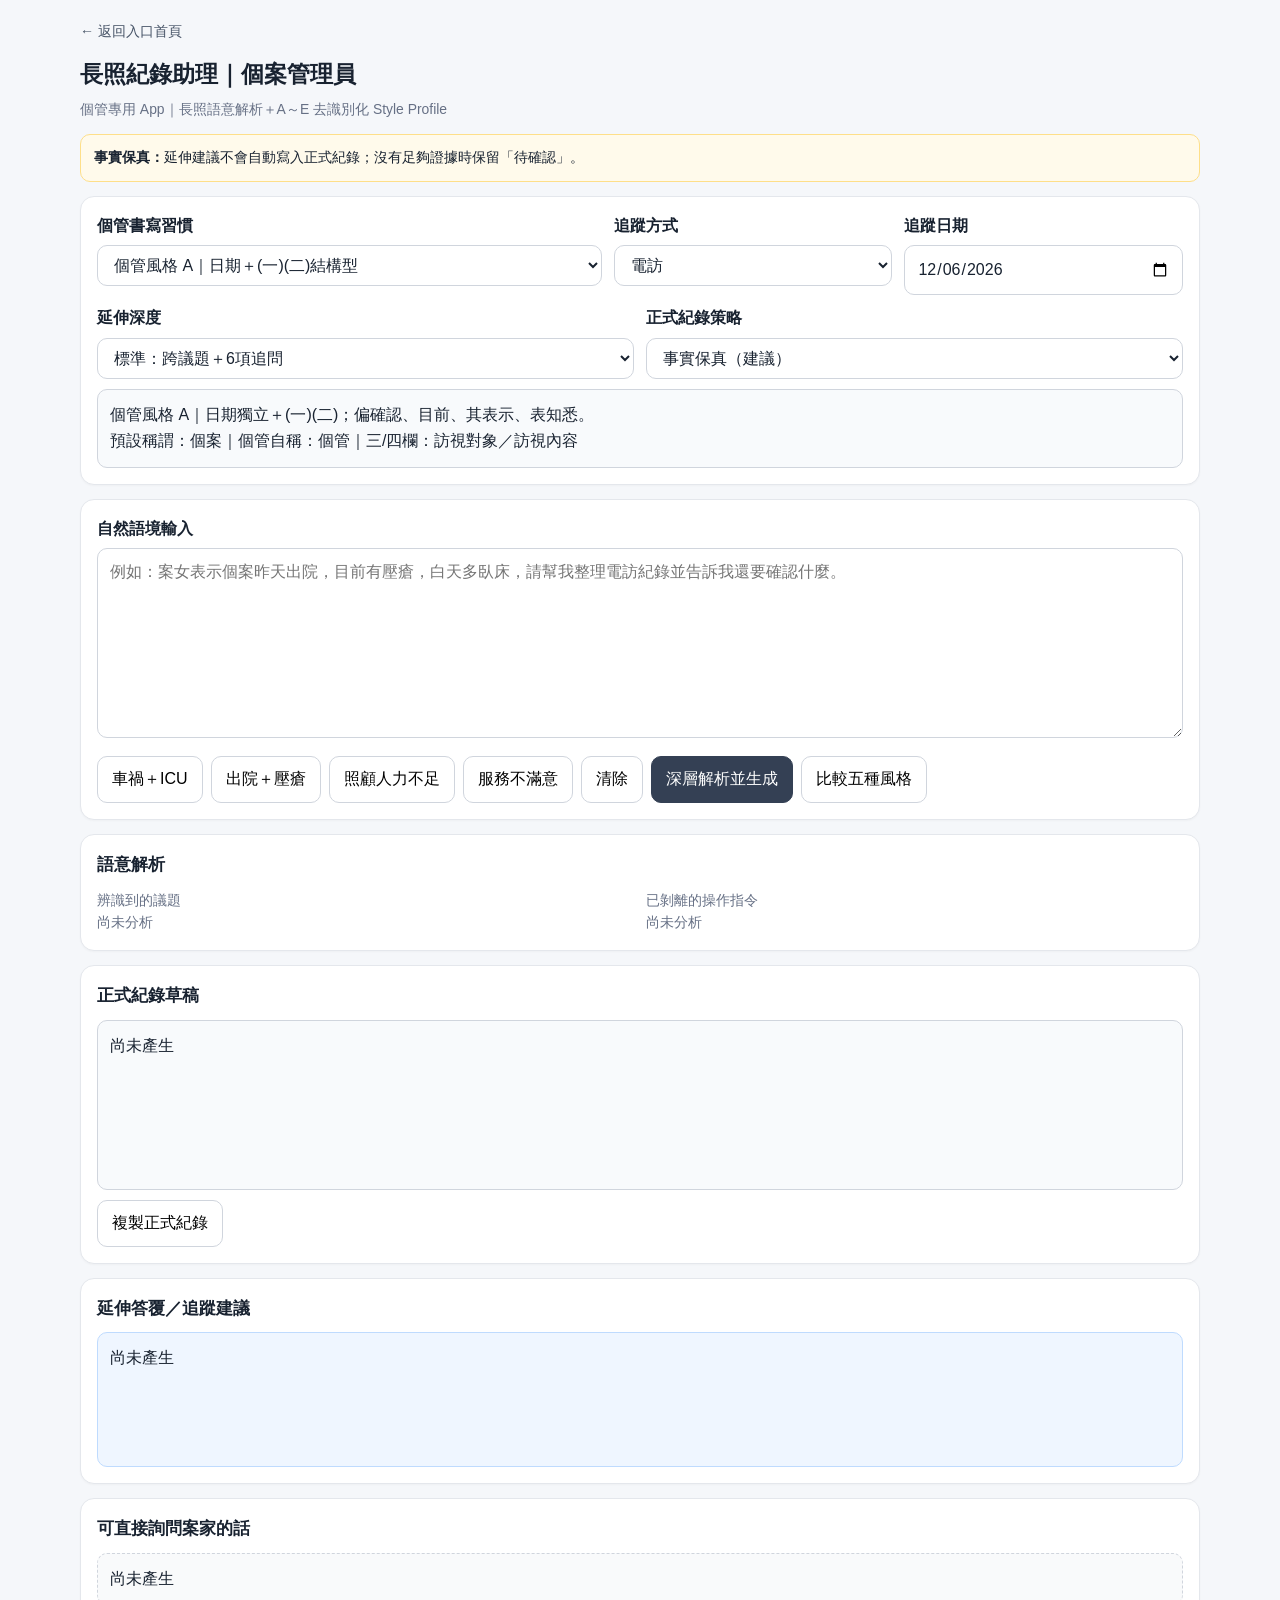
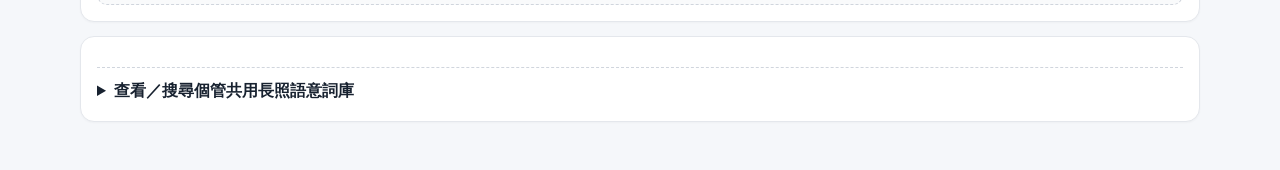
==== case-manager/index.html @ 4cb54b74 "feat: split case-manager and supervisor into independent apps" ====
<!DOCTYPE html>
<html lang="zh-Hant"><head><meta charset="utf-8"><meta name="viewport" content="width=device-width,initial-scale=1">
<title>長照紀錄助理｜個案管理員</title><link rel="stylesheet" href="../shared/styles.css"></head>
<body><div class="wrap"><a class="home-link" href="../">← 返回入口首頁</a>
<h1>長照紀錄助理｜個案管理員</h1><div class="sub">個管專用 App｜長照語意解析＋A～E 去識別化 Style Profile</div>
<div class="notice"><strong>事實保真：</strong>延伸建議不會自動寫入正式紀錄；沒有足夠證據時保留「待確認」。</div>
<div class="card"><div class="row three">
<div><label>個管書寫習慣</label><select id="style"><option value="styleA">個管風格 A｜日期＋(一)(二)結構型</option><option value="styleB">個管風格 B｜近期＋精簡條列型</option><option value="styleC">個管風格 C｜案主＋互動鏈型</option><option value="styleD">個管風格 D｜直接來源＋細項型</option><option value="styleE">個管風格 E｜自然段落＋因果型</option></select></div>
<div><label>追蹤方式</label><select id="method"><option>電訪</option><option>電聯</option><option>家訪</option><option>家訪+電訪</option></select></div>
<div><label>追蹤日期</label><input id="date" type="date"></div></div>
<div class="row two" style="margin-top:10px"><div><label>延伸深度</label><select id="depth"><option value="standard">標準：跨議題＋6項追問</option><option value="broad">廣泛：跨議題＋10項追問＋可能資源方向</option><option value="conservative">保守：只列3項最直接追問</option></select></div>
<div><label>正式紀錄策略</label><select id="recordMode"><option value="faithful">事實保真（建議）</option><option value="compact">事實保真＋簡化贅詞</option></select></div></div>
<div id="profile" class="profile" style="margin-top:10px"></div></div>
<div class="card"><label>自然語境輸入</label><textarea id="input" placeholder="例如：案女表示個案昨天出院，目前有壓瘡，白天多臥床，請幫我整理電訪紀錄並告訴我還要確認什麼。"></textarea>
<div class="btns"><button id="sampleAccident">車禍＋ICU</button><button id="sampleWound">出院＋壓瘡</button><button id="sampleCare">照顧人力不足</button><button id="sampleService">服務不滿意</button><button id="clear">清除</button><button id="gen" class="primary">深層解析並生成</button><button id="compare">比較五種風格</button></div></div>
<div class="card"><h2>語意解析</h2><div class="row two"><div><div class="meta">辨識到的議題</div><div id="hits" class="chips"><span class="meta">尚未分析</span></div></div><div><div class="meta">已剝離的操作指令</div><div id="instructions" class="chips"><span class="meta">尚未分析</span></div></div></div><div id="crossBox"></div><div id="riskBox" class="riskbox hidden"></div><div id="qa" class="qa hidden"></div></div>
<div class="card"><h2>正式紀錄草稿</h2><div id="output" class="output">尚未產生</div><div class="btns"><button id="copy">複製正式紀錄</button></div></div>
<div class="card"><h2>延伸答覆／追蹤建議</h2><div id="advice" class="advice">尚未產生</div></div>
<div class="card"><h2>可直接詢問案家的話</h2><div id="questionScript" class="scriptbox">尚未產生</div></div>
<div id="compareCard" class="card hidden"><h2>五種個管風格比較</h2><div id="grid" class="compare"></div></div>
<div class="card"><details><summary>查看／搜尋個管共用長照語意詞庫</summary><div class="lexbar"><input id="lexSearch" placeholder="搜尋：壓瘡、外看、沒錢、跌倒、喘息…"><select id="lexGroup"></select></div><div id="lexCount" class="meta"></div><div id="lexGrid" class="lexgrid"></div></details></div>
<div id="status" class="status"></div></div>
<script src="../shared/core.js"></script><script src="app.js"></script></body></html>
---- shared/styles.css ----
:root{--bg:#f5f7fa;--card:#fff;--text:#182230;--muted:#667085;--line:#d0d5dd;--accent:#344054;--soft:#f2f4f7;--blue:#eff6ff;--blueb:#bfdbfe;--warn:#fff7ed;--warnb:#fb923c;--red:#b42318;--green:#067647}
*{box-sizing:border-box} body{margin:0;background:var(--bg);color:var(--text);font-family:-apple-system,BlinkMacSystemFont,"Segoe UI","Noto Sans TC","Microsoft JhengHei",sans-serif;line-height:1.65}
.wrap{width:min(1120px,calc(100% - 24px));margin:18px auto 48px} h1{font-size:1.45rem;margin:0 0 4px} h2{font-size:1.05rem;margin:0 0 10px}
.sub,.meta{color:var(--muted);font-size:.87rem} .sub{margin-bottom:14px}
.card{background:#fff;border:1px solid #e4e7ec;border-radius:14px;padding:16px;margin-bottom:14px;box-shadow:0 1px 2px rgba(0,0,0,.03)}
.notice{padding:11px 13px;background:#fffaeb;border:1px solid #fedf89;border-radius:10px;font-size:.88rem;margin-bottom:14px}
.row{display:grid;grid-template-columns:1fr;gap:12px} @media(min-width:800px){.row.three{grid-template-columns:1.45fr .8fr .8fr} .row.two{grid-template-columns:1fr 1fr}}
label{display:block;font-weight:700;margin-bottom:6px} select,input,textarea,button{font:inherit} select,input,textarea{width:100%;padding:10px 12px;border:1px solid var(--line);border-radius:10px;background:#fff;color:var(--text)} textarea{min-height:190px;resize:vertical}
.btns{display:flex;flex-wrap:wrap;gap:8px;margin-top:10px} button{padding:9px 14px;border:1px solid var(--line);border-radius:10px;background:#fff;cursor:pointer} button.primary{background:var(--accent);color:#fff;border-color:var(--accent)}
.profile,.output,.advice,.scriptbox{white-space:pre-wrap;border-radius:10px;padding:12px} .profile,.output{background:#f8fafc;border:1px solid var(--line)} .output{min-height:170px} .advice{min-height:135px;background:var(--blue);border:1px solid var(--blueb)} .scriptbox{background:#f9fafb;border:1px dashed var(--line)}
.chips{display:flex;gap:6px;flex-wrap:wrap} .chip{font-size:.8rem;background:var(--soft);border-radius:999px;padding:4px 9px} .chip.neg{text-decoration:line-through;color:#667085} .chip.uncertain{background:#fff7ed} .chip.risk{background:#fee4e2;color:#b42318}
.qa{margin-top:10px;background:var(--warn);border-left:3px solid var(--warnb);padding:8px 10px;font-size:.86rem} .riskbox{margin-top:10px;background:#fef3f2;border-left:3px solid #d92d20;padding:8px 10px;font-size:.86rem;color:#912018}
.hidden{display:none} .ok{color:var(--green)} .warn{color:#9a3412} .status{font-size:.85rem;margin-top:8px}
.stats{display:grid;grid-template-columns:repeat(2,1fr);gap:8px;margin:10px 0} @media(min-width:800px){.stats{grid-template-columns:repeat(4,1fr)}} .stat{background:#f8fafc;border:1px solid #e4e7ec;border-radius:10px;padding:10px} .stat strong{display:block;font-size:1.2rem}
.compare{display:grid;grid-template-columns:1fr;gap:10px} @media(min-width:900px){.compare{grid-template-columns:1fr 1fr}} .cmp{border:1px solid #e4e7ec;border-radius:12px;padding:12px} .cmp h3{font-size:.95rem;margin:0 0 4px} .cmp .txt{white-space:pre-wrap;background:#f8fafc;border-radius:8px;padding:10px;font-size:.88rem;margin-top:8px}
details{border-top:1px dashed #d0d5dd;margin-top:14px;padding-top:10px} summary{cursor:pointer;font-weight:700}
.lexbar{display:grid;grid-template-columns:1fr;gap:8px;margin:10px 0} @media(min-width:760px){.lexbar{grid-template-columns:1.4fr .8fr}}
.lexgrid{display:grid;grid-template-columns:1fr;gap:8px;max-height:520px;overflow:auto} .lexitem{border:1px solid #e4e7ec;border-radius:10px;padding:10px} .lexitem .head{display:flex;gap:8px;align-items:center;flex-wrap:wrap} .tag{font-size:.75rem;background:#eef2f6;border-radius:999px;padding:2px 7px} .aliases{font-size:.84rem;color:#475467;margin-top:5px} .follow{font-size:.82rem;margin-top:6px}
.cross{margin-top:8px;padding:10px;background:#f0fdf4;border:1px solid #bbf7d0;border-radius:10px}
.toggle{display:flex;gap:8px;align-items:center;font-size:.9rem;margin-top:10px} .toggle input{width:auto}

.role-home{display:grid;grid-template-columns:1fr;gap:16px;margin-top:18px}
@media(min-width:820px){.role-home{grid-template-columns:1fr 1fr}}
.role-card{display:block;text-decoration:none;color:inherit;background:#fff;border:1px solid #d0d5dd;border-radius:16px;padding:22px;box-shadow:0 1px 3px rgba(0,0,0,.05)}
.role-card:hover{border-color:#98a2b3;transform:translateY(-1px)}
.role-card h2{font-size:1.2rem;margin:0 0 8px}
.role-card p{margin:0;color:#667085}
.home-link{display:inline-block;margin-bottom:12px;color:#475467;text-decoration:none;font-size:.88rem}
.home-link:hover{text-decoration:underline}
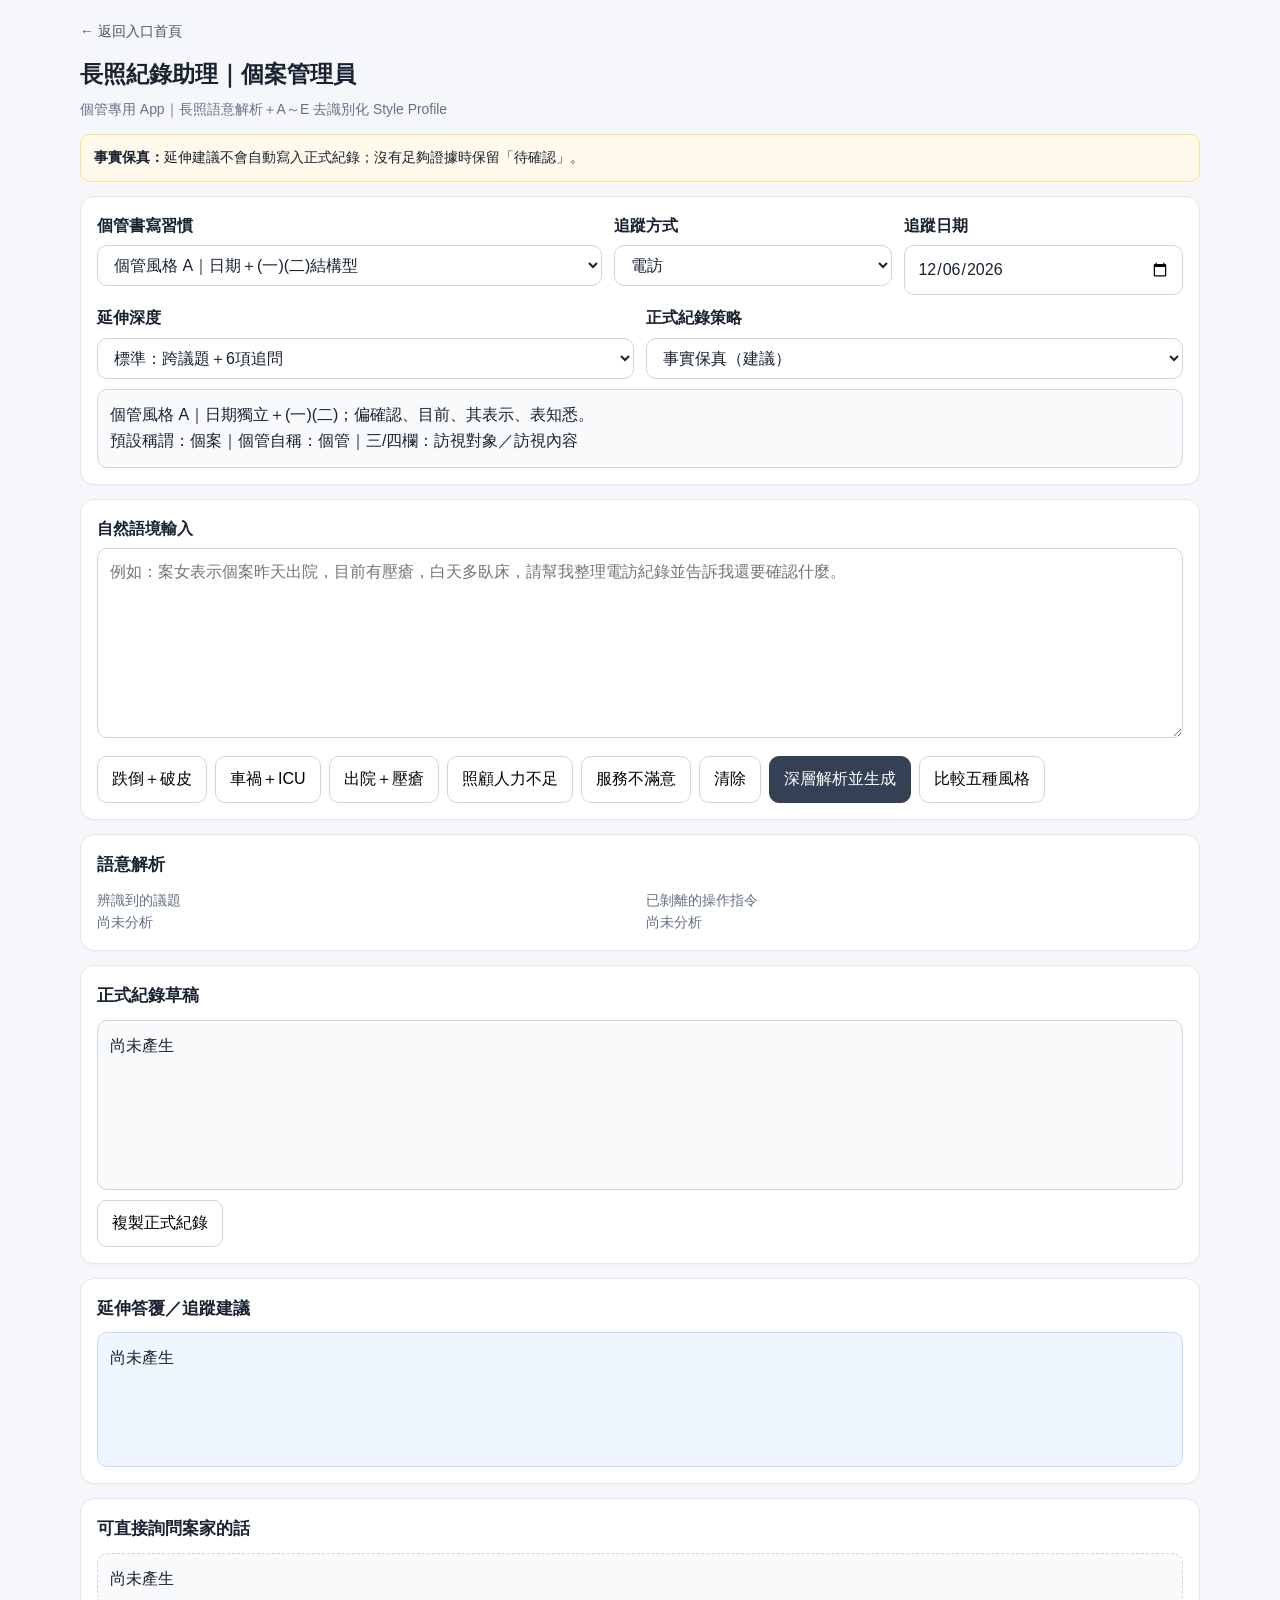
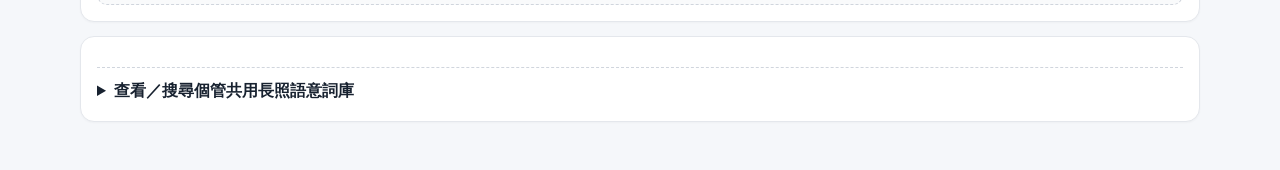
==== commit df4e3f6d: "feat: add semantic narrative reassembly for rough notes" ====
--- a/case-manager/index.html
+++ b/case-manager/index.html
@@ -12,7 +12,7 @@
 <div><label>正式紀錄策略</label><select id="recordMode"><option value="faithful">事實保真（建議）</option><option value="compact">事實保真＋簡化贅詞</option></select></div></div>
 <div id="profile" class="profile" style="margin-top:10px"></div></div>
 <div class="card"><label>自然語境輸入</label><textarea id="input" placeholder="例如：案女表示個案昨天出院，目前有壓瘡，白天多臥床，請幫我整理電訪紀錄並告訴我還要確認什麼。"></textarea>
-<div class="btns"><button id="sampleAccident">車禍＋ICU</button><button id="sampleWound">出院＋壓瘡</button><button id="sampleCare">照顧人力不足</button><button id="sampleService">服務不滿意</button><button id="clear">清除</button><button id="gen" class="primary">深層解析並生成</button><button id="compare">比較五種風格</button></div></div>
+<div class="btns"><button id="sampleFall">跌倒＋破皮</button><button id="sampleAccident">車禍＋ICU</button><button id="sampleWound">出院＋壓瘡</button><button id="sampleCare">照顧人力不足</button><button id="sampleService">服務不滿意</button><button id="clear">清除</button><button id="gen" class="primary">深層解析並生成</button><button id="compare">比較五種風格</button></div></div>
 <div class="card"><h2>語意解析</h2><div class="row two"><div><div class="meta">辨識到的議題</div><div id="hits" class="chips"><span class="meta">尚未分析</span></div></div><div><div class="meta">已剝離的操作指令</div><div id="instructions" class="chips"><span class="meta">尚未分析</span></div></div></div><div id="crossBox"></div><div id="riskBox" class="riskbox hidden"></div><div id="qa" class="qa hidden"></div></div>
 <div class="card"><h2>正式紀錄草稿</h2><div id="output" class="output">尚未產生</div><div class="btns"><button id="copy">複製正式紀錄</button></div></div>
 <div class="card"><h2>延伸答覆／追蹤建議</h2><div id="advice" class="advice">尚未產生</div></div>
